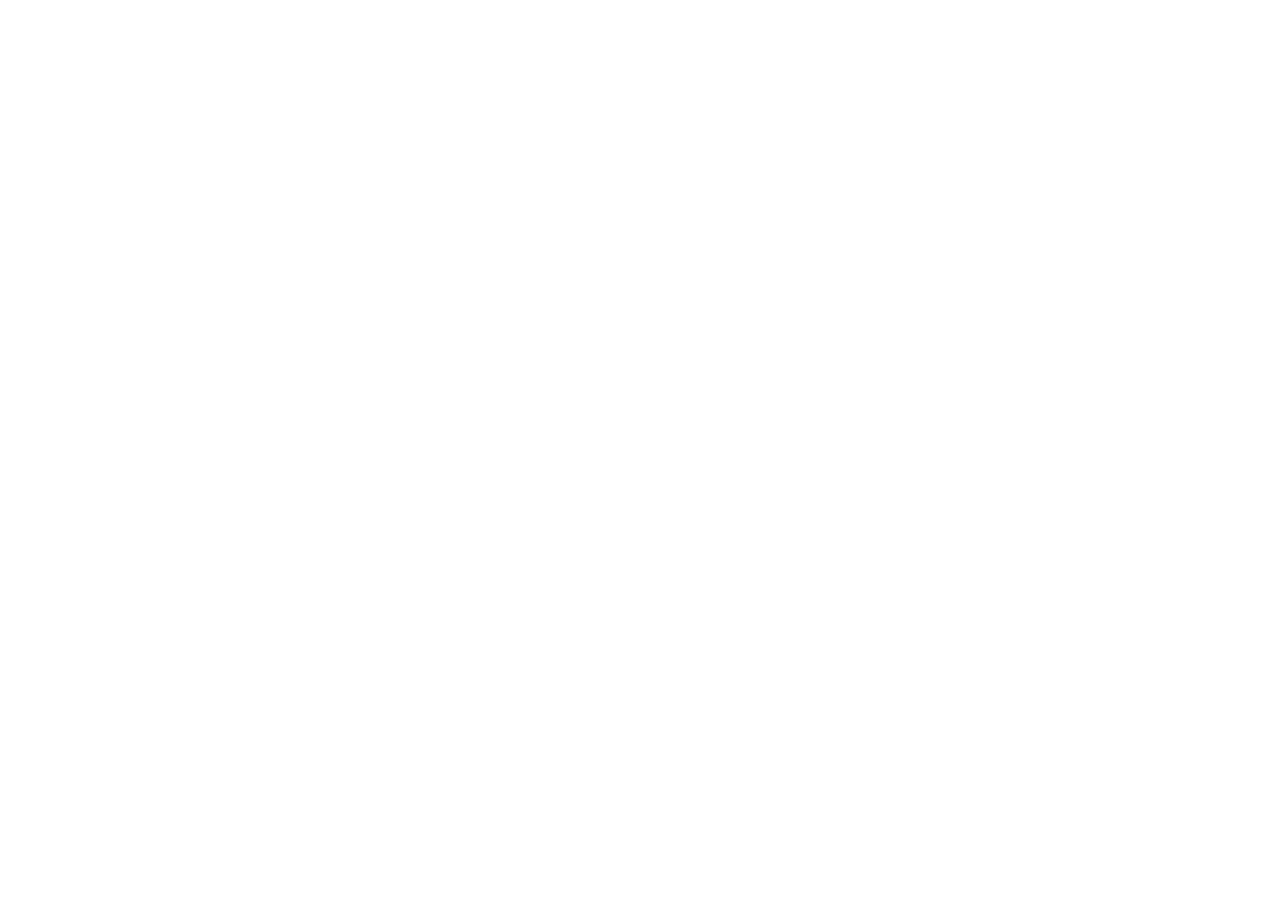
==== index.html @ 64a0d8e8 "first commit" ====
<!DOCTYPE html>
<html lang="en">
<head>
    <meta charset="UTF-8">
    <meta name="viewport" content="width=git -u , initial-scale=1.0">
    <title>Document</title>
</head>
<body>
    
</body>
</html>
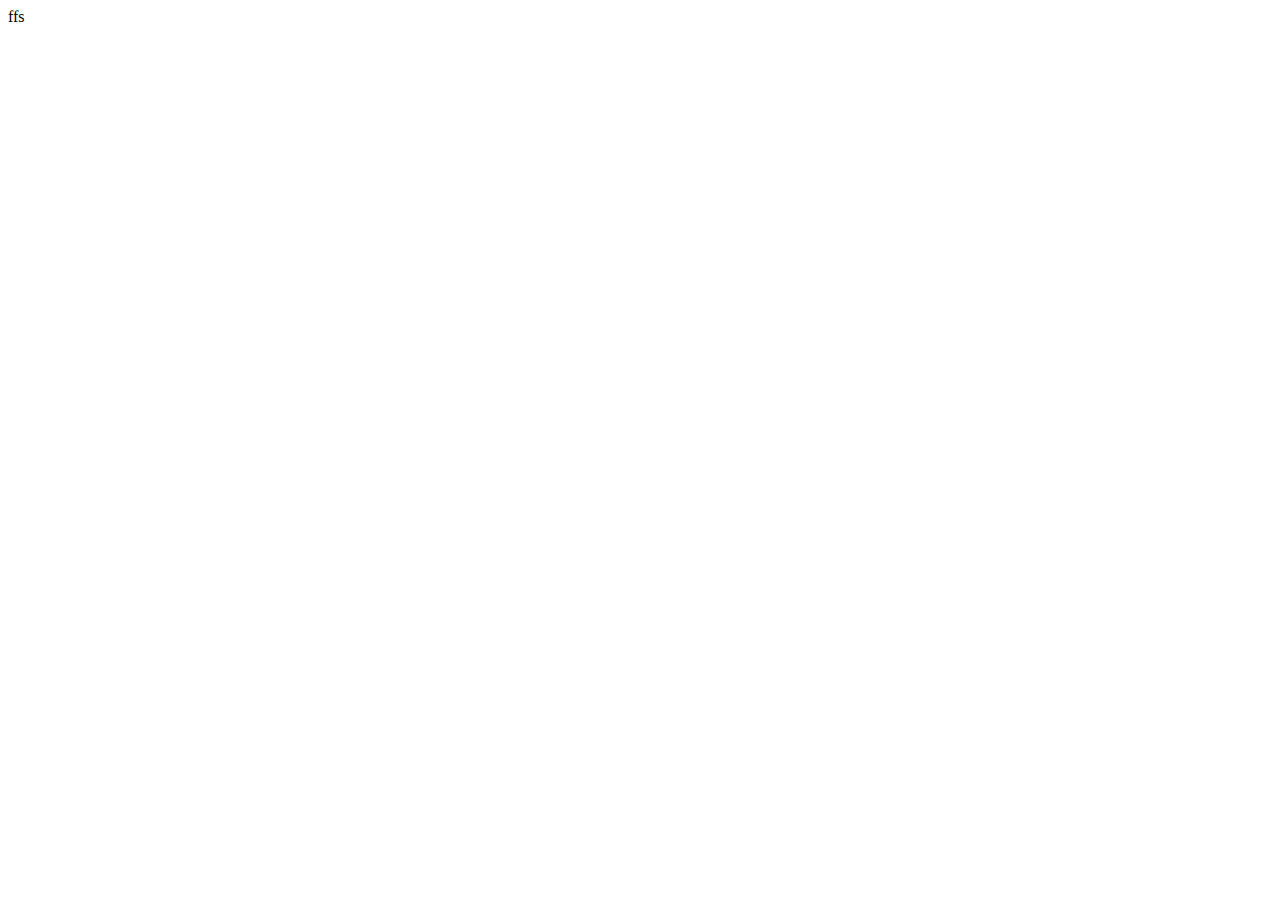
==== commit e18c85e0: "dgd" ====
--- a/index.html
+++ b/index.html
@@ -4,7 +4,7 @@
     <meta charset="UTF-8">
     <meta name="viewport" content="width=git -u , initial-scale=1.0">
     <title>Document</title>
-</head>
+</head>ffs
 <body>
     
 </body>
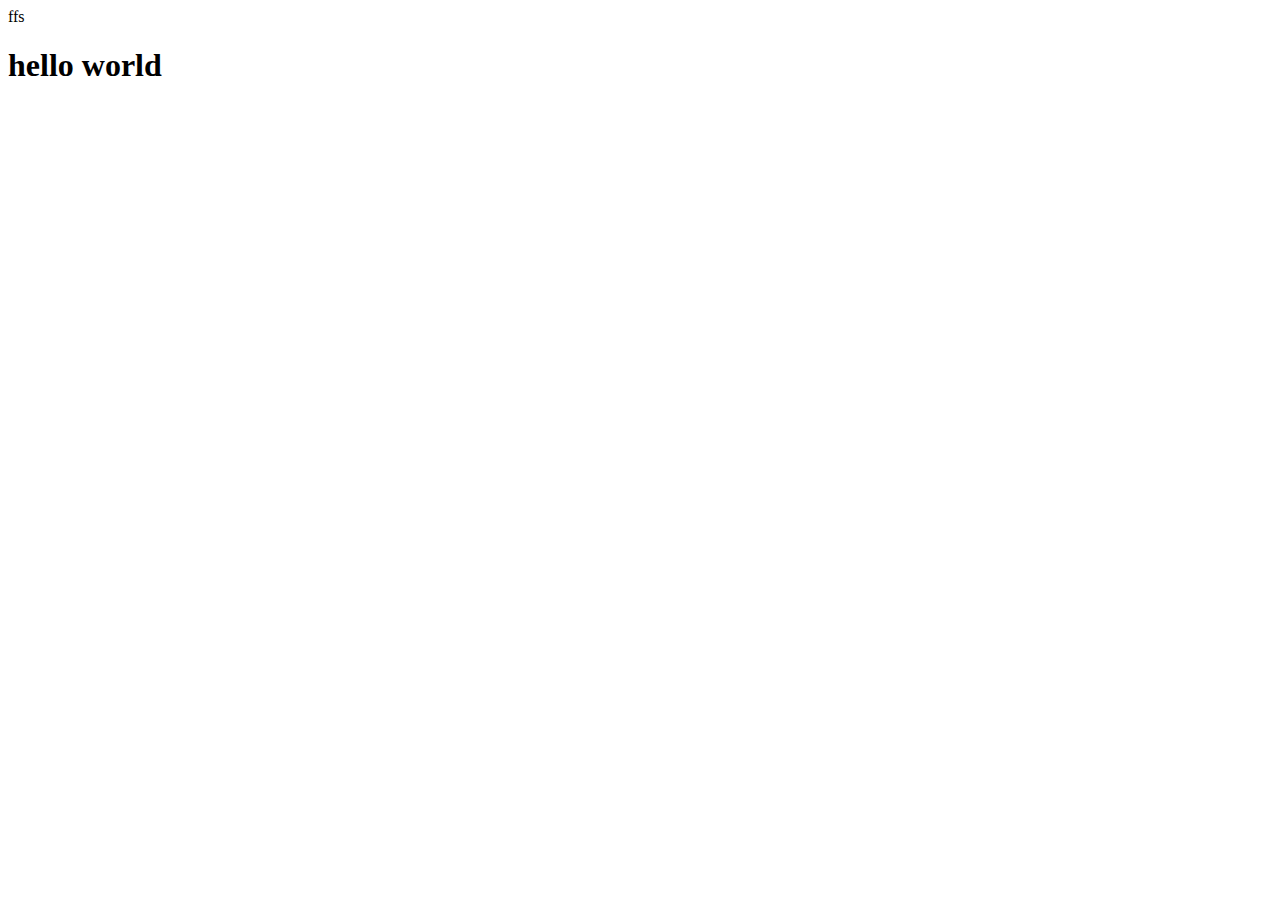
==== commit 65da336e: "hello" ====
--- a/index.html
+++ b/index.html
@@ -1,11 +1,11 @@
 <!DOCTYPE html>
 <html lang="en">
-<head>
-    <meta charset="UTF-8">
-    <meta name="viewport" content="width=git -u , initial-scale=1.0">
-    <title>Document</title>
-</head>ffs
-<body>
-    
-</body>
-</html>+  <head>
+    <meta charset="UTF-8" />
+    <meta name="viewport" content="width=git -u , initial-scale=1.0" />
+    <title>Documents</title></head
+  >ffs
+  <body>
+    <h1>hello world</h1>
+  </body>
+</html>
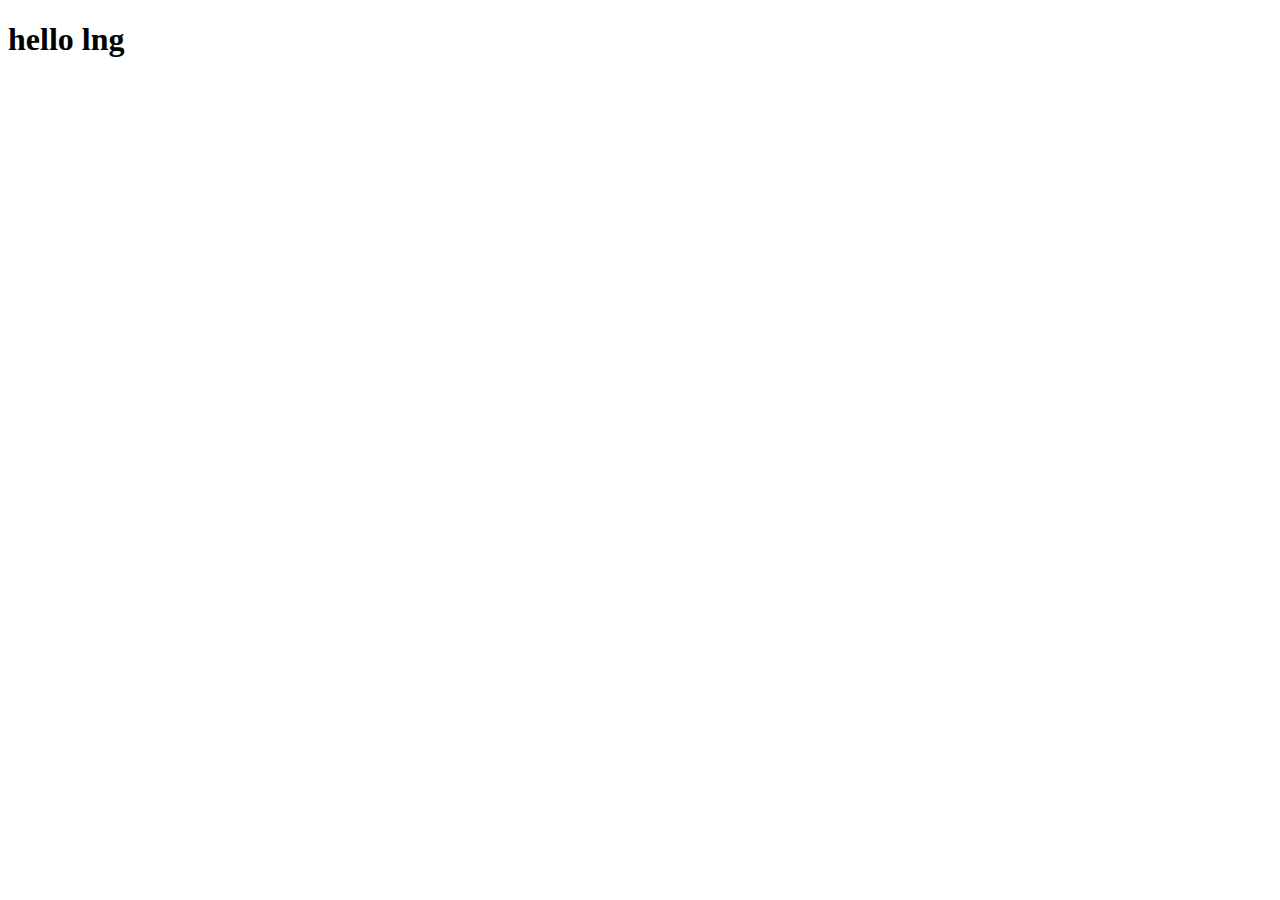
==== commit 928bb0b7: "change" ====
--- a/index.html
+++ b/index.html
@@ -4,8 +4,8 @@
     <meta charset="UTF-8" />
     <meta name="viewport" content="width=git -u , initial-scale=1.0" />
     <title>Documents</title></head
-  >ffs
+  >
   <body>
-    <h1>hello world</h1>
+    <h1>hello lng</h1>
   </body>
 </html>
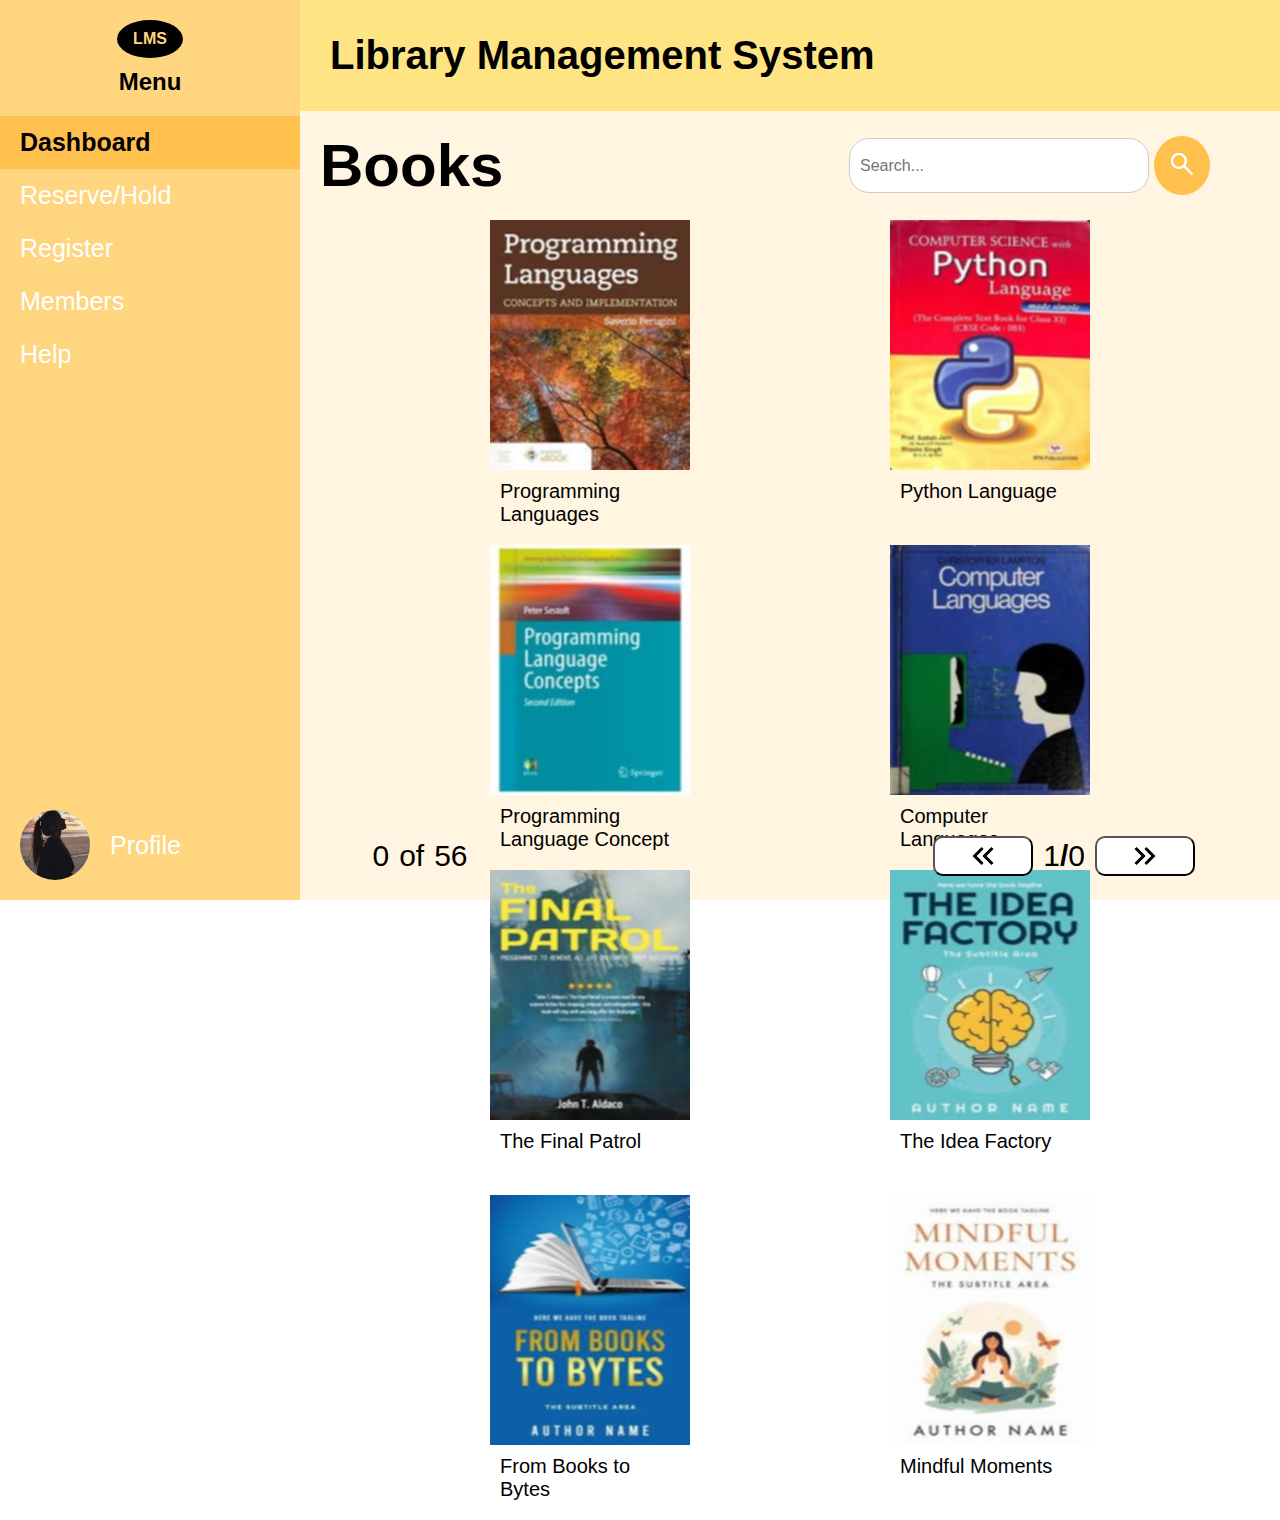
==== commit 4ae168fd: "still a frontend" ====
--- a/index.html
+++ b/index.html
@@ -2,10 +2,185 @@
 <html lang="en">
   <head>
     <meta charset="UTF-8" />
-    <meta name="viewport" content="width=git -u , initial-scale=1.0" />
-    <title>Documents</title></head
-  >
+    <title>LMS Sidebar</title>
+    <link rel="stylesheet" href="style.css" />
+  </head>
   <body>
-    <h1>hello lng</h1>
+    <div class="sidebar">
+      <div class="logo">LMS</div>
+      <h2>Menu</h2>
+      <div class="menu">
+        <button class="menu-item active" data-href="dashboard.html">
+          Dashboard
+        </button>
+        <button class="menu-item" data-href="reserve.html">Reserve/Hold</button>
+        <button class="menu-item" data-href="register.html">Register</button>
+        <button class="menu-item" data-href="members.html">Members</button>
+        <button class="menu-item" data-href="help.html">Help</button>
+      </div>
+
+      <div class="bottomSide">
+        <div class="profile"></div>
+        <p>Profile</p>
+      </div>
+    </div>
+
+    <div class="content">
+      <div class="topContainer">
+        <h1>Library Management System</h1>
+      </div>
+
+      <div class="midContainer">
+        <div class="topMid">
+          <h2>Books</h2>
+          <div class="search-container">
+            <input type="text" class="search-input" placeholder="Search..." />
+            <button class="search-button">
+              <img src="searchIcon.png" alt="Search" class="search-icon" />
+            </button>
+          </div>
+        </div>
+
+        <div class="midContent">
+          <div
+            class="book"
+            data-title="Programming Languages"
+            data-status="available"
+          >
+            <img src="book1.jpg" alt="Programming Languages" />
+            <p>Programming Languages</p>
+          </div>
+
+          <div
+            class="book"
+            data-title="Python Language"
+            data-status="reserved"
+            data-reservation-expiration="2025-05-01"
+          >
+            <img src="book2.jpg" alt="Python Language" />
+            <p>Python Language</p>
+          </div>
+          <div
+            class="book"
+            data-title="Programming Language Concept"
+            data-status="reserved"
+            data-reservation-expiration="2025-05-07"
+          >
+            <img src="book3.jpg" alt="" />
+            <p>Programming Language Concept</p>
+          </div>
+          <div
+            class="book"
+            data-title="Computer Languages"
+            data-status="available"
+          >
+            <img src="book4.jpg" alt="" />
+            <p>Computer Languages</p>
+          </div>
+          <div
+            class="book"
+            data-title="The Final Patrol"
+            data-status="reserved"
+            data-reservation-expiration="2025-05-013"
+          >
+            <img src="book5.jpg" alt="" />
+            <p>The Final Patrol</p>
+          </div>
+          <div
+            class="book"
+            data-title="The Idea Factory"
+            data-status="available"
+          >
+            <img src="book6.jpg" alt="" />
+            <p>The Idea Factory</p>
+          </div>
+          <div
+            class="book"
+            data-title="From Books to Bytes"
+            data-status="available"
+          >
+            <img src="book7.jpg" alt="" />
+            <p>From Books to Bytes</p>
+          </div>
+          <div
+            class="book"
+            data-title="Mindful Moments"
+            data-status="reserved"
+            data-reservation-expiration="2025-05-024"
+          >
+            <img src="book8.jpg" alt="" />
+            <p>Mindful Moments</p>
+          </div>
+        </div>
+      </div>
+
+      <div class="bottomMain">
+        <div class="leftBottom">
+          <p id="page-count">0</p>
+          <p>of</p>
+          <p id="total-count" class="totalReg-student">56</p>
+        </div>
+
+        <div class="pages">
+          <button class="previewsButton" onclick="previewsPage()">
+            <svg
+              class="previews-svg"
+              xmlns="http://www.w3.org/2000/svg"
+              height="24px"
+              viewBox="0 -960 960 960"
+              width="24px"
+              fill="#fff"
+            >
+              <path
+                d="M440-240 200-480l240-240 56 56-183 184 183 184-56 56Zm264 0L464-480l240-240 56 56-183 184 183 184-56 56Z"
+              />
+            </svg>
+          </button>
+
+          <div class="view-page">
+            <p id="current-page">1</p>
+            <p><b>/</b></p>
+            <p class="total-page" id="total-Page">0</p>
+          </div>
+
+          <button class="nextButton" onclick="nextPage()">
+            <svg
+              class="next-svg"
+              xmlns="http://www.w3.org/2000/svg"
+              height="24px"
+              viewBox="0 -960 960 960"
+              width="24px"
+              fill="#fff"
+            >
+              <path
+                d="M383-480 200-664l56-56 240 240-240 240-56-56 183-184Zm264 0L464-664l56-56 240 240-240 240-56-56 183-184Z"
+              />
+            </svg>
+          </button>
+        </div>
+      </div>
+    </div>
+
+    <div id="popup" class="popup hidden">
+      <div class="popup-content">
+        <span class="close-btn">&times;</span>
+        <h3 id="popup-title"></h3>
+        <p id="popup-status"></p>
+        <div id="reserve-actions">
+          <button id="reserve-btn">Yes, Reserve</button>
+          <button id="later-btn" class="secondary-btn">Maybe Later</button>
+          <button id="schedule-btn" class="secondary-btn">
+            View Reserve Schedule
+          </button>
+        </div>
+        <div id="reserve-schedule" class="hidden">
+          <p id="schedule-message"></p>
+          <p id="reserve-expiration"></p>
+          <!-- Display the expiration date here -->
+        </div>
+      </div>
+    </div>
+
+    <script src="index.js"></script>
   </body>
 </html>
--- a/style.css
+++ b/style.css
@@ -0,0 +1,413 @@
+* {
+  box-sizing: border-box;
+  margin: 0;
+  padding: 0;
+  font-family: Arial, sans-serif;
+}
+
+body {
+  display: flex;
+  height: 100vh;
+}
+
+.sidebar {
+  width: 300px;
+  background-color: #ffd580;
+  display: flex;
+  flex-direction: column;
+  align-items: center;
+  padding-top: 20px;
+}
+
+.sidebar h2 {
+  font-weight: bold;
+  margin-bottom: 20px;
+}
+
+.sidebar .logo {
+  font-weight: bold;
+  background: #000;
+  color: #ffd580;
+  border-radius: 50%;
+  padding: 10px 16px;
+  margin-bottom: 10px;
+}
+
+.menu-item {
+  color: white;
+  background: transparent;
+  padding: 12px 20px;
+  width: 100%;
+  text-align: left;
+  border: none;
+  font-size: 25px;
+  color: white;
+  cursor: pointer;
+  transition: 0.3s;
+  color: #fff;
+}
+
+.menu-item:hover,
+.bottomSide:hover,
+.menu-item.active {
+  background-color: #ffc04d;
+  color: black;
+  font-weight: bold;
+}
+
+.menu {
+  width: 100%;
+}
+
+.menu-item span {
+  color: black;
+  font-weight: bold;
+}
+
+.sideIcons {
+  height: 40px;
+  width: 40px;
+}
+
+.bottomSide {
+  margin-top: auto;
+  margin-bottom: 20px;
+  height: 70px;
+  width: 100%;
+  display: flex;
+  align-items: center;
+  gap: 20px;
+  color: white;
+  cursor: pointer;
+  transition: 0.3s;
+}
+
+.bottomSide p {
+  font-size: 25px;
+}
+
+.profile {
+  margin-top: auto;
+  margin-bottom: 20px;
+  width: 70px;
+  height: 100%;
+  background-color: white;
+  border-radius: 50%;
+  margin-left: 20px;
+  background-image: url(proifilePic.jpg);
+  background-position: center;
+  background-size: cover;
+  background-repeat: no-repeat;
+}
+
+.content {
+  flex: 1;
+  background: #fff5e1;
+  display: flex;
+  flex-direction: column;
+}
+
+.topContainer {
+  height: 125px;
+  width: 100%;
+  background-color: #fee483;
+  display: flex;
+  align-items: center;
+  padding-left: 30px;
+  font-size: 20px;
+}
+
+.midContainer {
+  flex: 1;
+  height: 700px;
+  width: 100%;
+}
+
+.topMid {
+  display: flex;
+  align-items: center;
+  justify-content: space-between;
+  gap: 10px;
+  padding: 20px;
+  font-size: 40px;
+}
+
+.search-container {
+  display: flex;
+  align-items: center;
+  justify-content: center;
+  gap: 5px;
+  margin-right: 50px;
+}
+
+/* Input field styling */
+.search-input {
+  width: 300px;
+  height: 55px;
+  padding: 10px;
+  border: 1px solid #ccc;
+  border-radius: 20px;
+  outline: none;
+  font-size: 16px;
+  transition: border-color 0.3s;
+}
+
+.search-input:focus {
+  border-color: #ffc04d;
+  box-shadow: 0 0 5px #ffc04d;
+}
+
+/* Button styling */
+.search-button {
+  background-color: #ffc04d;
+  border: 3px solid #ffc04d;
+  border-radius: 50%;
+  padding: 10px;
+  cursor: pointer;
+  transition: background-color 0.3s;
+}
+
+.search-button:hover {
+  background-color: #fee483;
+
+  .search-icon {
+    filter: brightness(80%);
+  }
+}
+
+/* Icon styling */
+.search-icon {
+  width: 30px;
+  height: 30px;
+}
+
+.midContent {
+  width: 100%;
+  height: 650px;
+  display: flex;
+  justify-content: center;
+  flex-wrap: wrap;
+  column-gap: 200px;
+}
+
+.book {
+  height: 50%;
+  width: 200px;
+  display: flex;
+  flex-direction: column;
+  background-color: transparent;
+  border: none;
+  cursor: pointer;
+}
+
+img {
+  height: 250px;
+  width: 100%;
+}
+
+.book p {
+  font-size: 20px;
+  margin: 10px;
+}
+
+.bottomMain {
+  bottom: 0px;
+  display: flex;
+  justify-content: space-between;
+  width: 100%;
+  height: 100px;
+}
+
+.leftBottom {
+  height: 100%;
+  width: 100px;
+  font-size: 30px;
+  display: flex;
+  align-items: center;
+  justify-content: center;
+  gap: 10px;
+  margin-left: 70px;
+}
+
+.pages {
+  display: flex;
+  justify-content: flex-end;
+  align-items: center;
+  gap: 10px;
+  padding-top: 1;
+}
+
+.view-page {
+  display: flex;
+  justify-content: center;
+  align-items: center;
+  font-size: 30px;
+}
+
+.previewsButton {
+  width: 100px;
+  height: 3em;
+  border-radius: 10px;
+  background-color: white;
+  border-width: 2px;
+
+  svg {
+    fill: #000;
+  }
+}
+
+.previews-svg {
+  height: 100%;
+  width: 100%;
+}
+
+.previewsButton:hover {
+  background-color: rgba(255, 255, 255, 0.288);
+  cursor: pointer;
+}
+
+.nextButton {
+  width: 100px;
+  height: 3em;
+  margin-right: 85px;
+  border-radius: 10px;
+  background-color: white;
+  border-width: 2px;
+
+  svg {
+    fill: #000;
+  }
+}
+
+.next-svg {
+  height: 100%;
+  width: 100%;
+}
+
+.nextButton:hover {
+  background-color: rgba(255, 255, 255, 0.288);
+  cursor: pointer;
+}
+td:last-child {
+  margin: 0;
+  padding: 0;
+}
+.popup {
+  position: fixed;
+  top: 0;
+  left: 0;
+  width: 100%;
+  height: 100%;
+  background: rgba(0, 0, 0, 0.5); /* Slightly darker for better focus */
+  display: flex;
+  justify-content: center;
+  align-items: center;
+  z-index: 99;
+  backdrop-filter: blur(3px); /* Soft background blur */
+}
+
+.hidden {
+  display: none !important;
+}
+
+.popup-content {
+  background: #fff;
+  padding: 30px 40px;
+  border-radius: 16px;
+  text-align: center;
+  box-shadow: 0 12px 35px rgba(0, 0, 0, 0.2);
+  max-width: 400px;
+  width: 90%;
+  position: relative;
+  animation: popup-fade 0.3s ease-out;
+}
+
+@keyframes popup-fade {
+  from {
+    opacity: 0;
+    transform: scale(0.95);
+  }
+  to {
+    opacity: 1;
+    transform: scale(1);
+  }
+}
+
+.close-btn {
+  position: absolute;
+  top: 12px;
+  right: 16px;
+  font-size: 24px;
+  background: none;
+  border: none;
+  color: #555;
+  cursor: pointer;
+  transition: color 0.2s;
+}
+
+.close-btn:hover {
+  color: #000;
+}
+
+.popup-content h2 {
+  font-size: 22px;
+  margin-bottom: 10px;
+  color: #222;
+}
+
+.popup-content p {
+  font-size: 16px;
+  color: #555;
+  margin-top: 10px;
+}
+
+#reserve-actions {
+  margin-top: 20px;
+}
+
+#reserve-btn {
+  padding: 10px 20px;
+  background-color: #ffa500;
+  color: white;
+  border: none;
+  border-radius: 10px;
+  cursor: pointer;
+  font-weight: 600;
+  font-size: 15px;
+  transition: background-color 0.3s ease;
+}
+
+#reserve-btn:hover {
+  background-color: #ff8c00;
+}
+
+.secondary-btn {
+  padding: 8px 16px;
+  background-color: #f0f0f0;
+  color: #333;
+  border: none;
+  border-radius: 8px;
+  cursor: pointer;
+  font-weight: bold;
+  margin-left: 8px;
+}
+
+.secondary-btn:hover {
+  background-color: #ddd;
+}
+
+#schedule-btn {
+  padding: 8px 16px;
+  background-color: #bebebe;
+  color: white;
+  border: none;
+  border-radius: 8px;
+  cursor: pointer;
+  font-weight: bold;
+  margin-left: 8px;
+  background-color: #ffa600c4;
+}
+
+#schedule-btn:hover {
+  background-color: #ff8c00;
+}